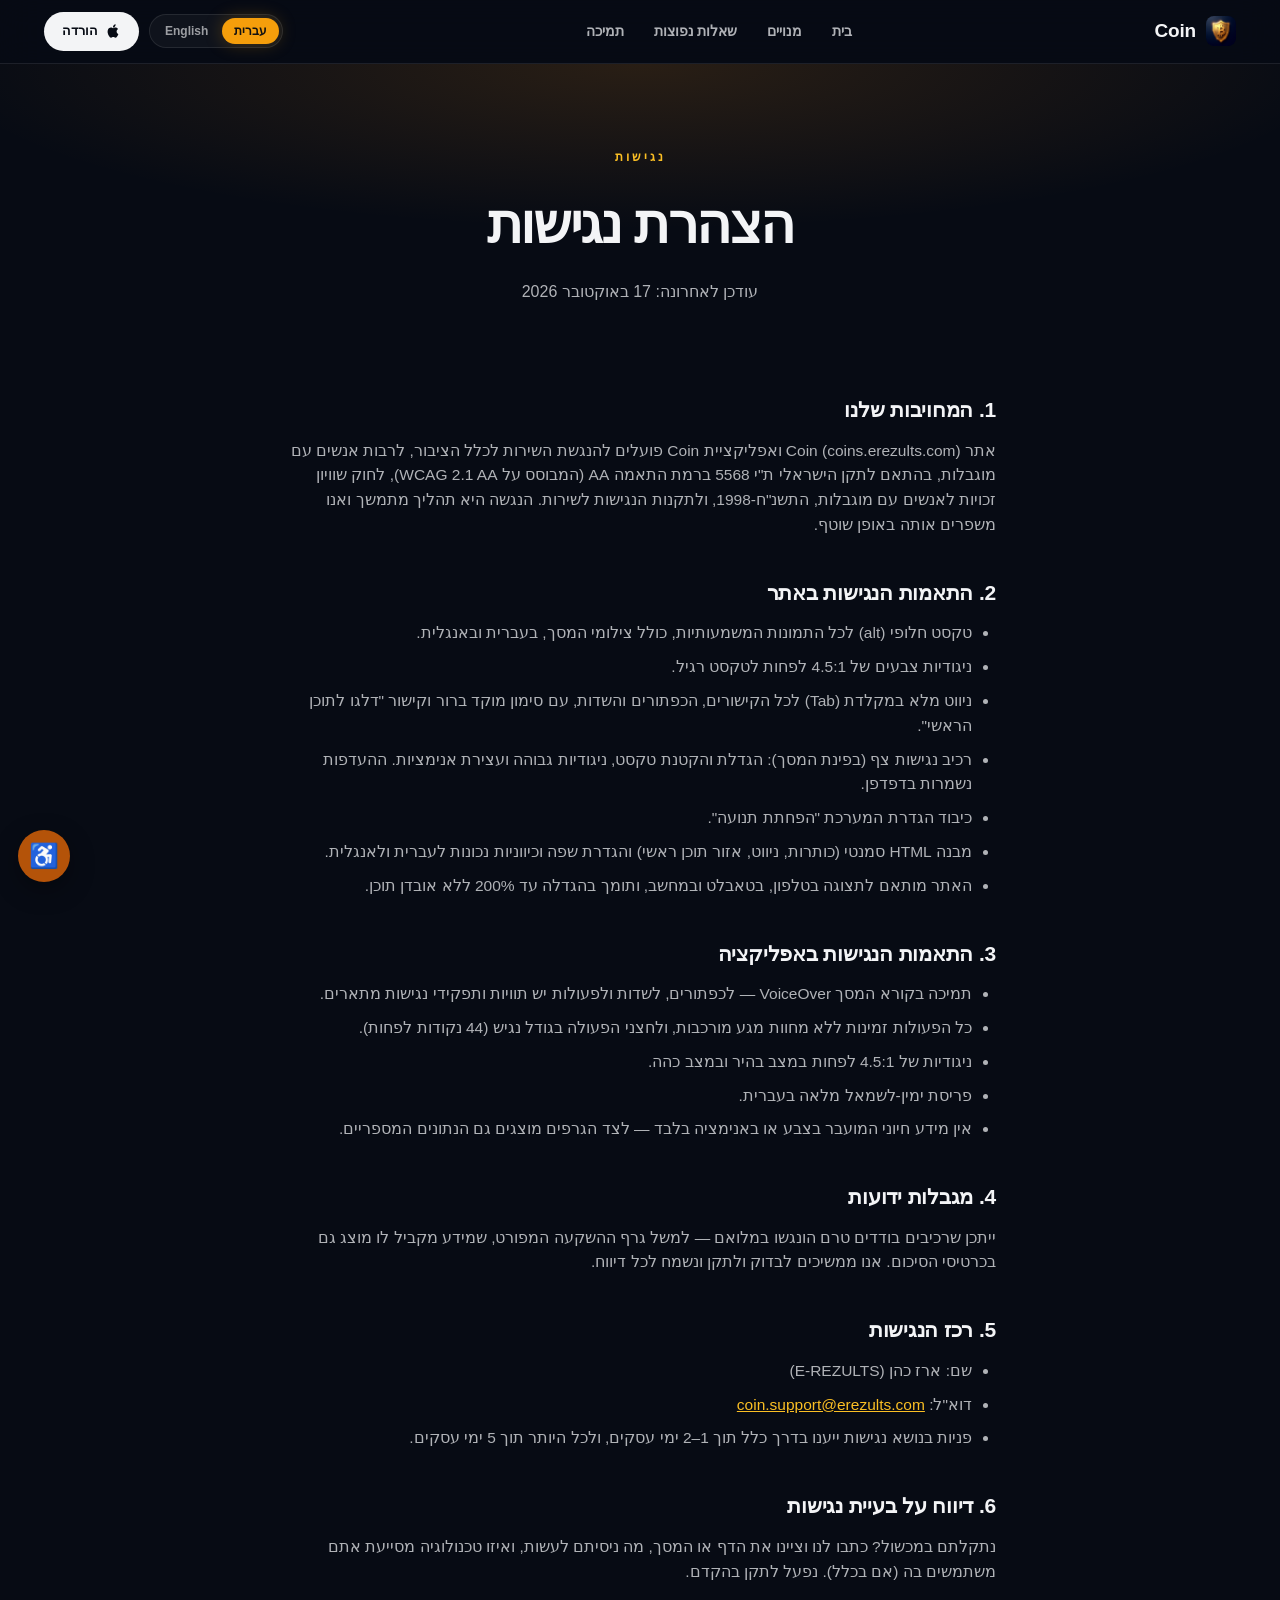
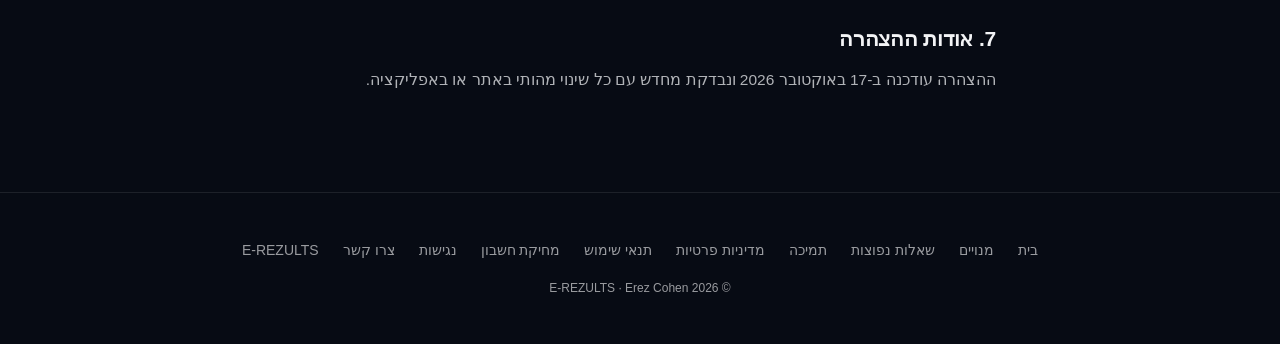
==== accessibility.html @ 9ed70c0a "site: landing + privacy, terms, subscriptions, support, FAQ, accessibility, delete-account (he defau" ====
<!DOCTYPE html>
<html lang="he" dir="rtl" data-title-he="הצהרת נגישות — Coin" data-title-en="Accessibility Statement — Coin">
<head>
  <meta charset="UTF-8">
  <meta name="viewport" content="width=device-width, initial-scale=1.0">
  <title>הצהרת נגישות — Coin</title>
  <meta name="description" content="Coin accessibility statement — Israeli Standard 5568 (WCAG 2.1 AA) for the website and the app.">
  <meta name="apple-itunes-app" content="app-id=6759471186">
  <link rel="canonical" href="https://coins.erezults.com/accessibility.html">
  <link rel="icon" type="image/png" href="/images/app-icon.png">
  <link rel="apple-touch-icon" href="/images/apple-touch-icon.png">
  <meta property="og:title" content="Accessibility Statement — Coin">
  <meta property="og:description" content="Coin accessibility statement — Israeli Standard 5568 (WCAG 2.1 AA) for the website and the app.">
  <meta property="og:image" content="https://coins.erezults.com/images/og-image.png">
  <meta property="og:url" content="https://coins.erezults.com/accessibility.html">
  <link rel="stylesheet" href="/assets/site.css">
</head>
<body>

<header class="site-header">
  <a href="/" class="brand"><img src="/images/app-icon.png" alt="" width="30" height="30"><b>Coin</b></a>
  <nav class="site-nav" aria-label="ראשי">
    <a href="/" data-he="בית" data-en="Home">בית</a>
    <a href="/subscriptions.html" data-he="מנויים" data-en="Plans">מנויים</a>
    <a href="/faq.html" data-he="שאלות נפוצות" data-en="FAQ">שאלות נפוצות</a>
    <a href="/support.html" class="hide-sm" data-he="תמיכה" data-en="Support">תמיכה</a>
  </nav>
  <div class="header-right">
    <div class="header-lang" role="group" aria-label="Language / שפה">
      <button type="button" data-set-lang="he" aria-pressed="true" lang="he">עברית</button>
      <button type="button" data-set-lang="en" aria-pressed="false" lang="en">English</button>
    </div>
    <a class="header-dl" href="https://apps.apple.com/app/id6759471186">
      <svg viewBox="0 0 24 24" fill="currentColor" aria-hidden="true"><path d="M18.71 19.5c-.83 1.24-1.71 2.45-3.05 2.47-1.34.03-1.77-.79-3.29-.79-1.53 0-2 .77-3.27.82-1.31.05-2.3-1.32-3.14-2.53C4.25 17 2.94 12.45 4.7 9.39c.87-1.52 2.43-2.48 4.12-2.51 1.28-.02 2.5.87 3.29.87.78 0 2.26-1.07 3.8-.91.65.03 2.47.26 3.64 1.98-.09.06-2.17 1.28-2.15 3.81.03 3.02 2.65 4.03 2.68 4.04-.03.07-.42 1.44-1.38 2.83M13 3.5c.73-.83 1.94-1.46 2.94-1.5.13 1.17-.34 2.35-1.04 3.19-.69.85-1.83 1.51-2.95 1.42-.15-1.15.41-2.35 1.05-3.11z"/></svg>
      <span data-he="הורדה" data-en="Download">הורדה</span>
    </a>
  </div>
</header>

<div class="doc-hero">
  <div class="kicker" data-he="נגישות" data-en="Accessibility">נגישות</div>
  <h1 data-he="הצהרת נגישות" data-en="Accessibility Statement">הצהרת נגישות</h1>
  <p data-he="עודכן לאחרונה: 17 באוקטובר 2026" data-en="Last updated: 17 October 2026">עודכן לאחרונה: 17 באוקטובר 2026</p>
</div>

<main class="prose" id="main-content">
<div data-lang-block="he">
<h2>1. המחויבות שלנו</h2>
<p>אתר Coin (coins.erezults.com) ואפליקציית Coin פועלים להנגשת השירות לכלל הציבור, לרבות אנשים עם מוגבלות, בהתאם לתקן הישראלי ת"י 5568 ברמת התאמה AA (המבוסס על WCAG 2.1 AA), לחוק שוויון זכויות לאנשים עם מוגבלות, התשנ"ח-1998, ולתקנות הנגישות לשירות. הנגשה היא תהליך מתמשך ואנו משפרים אותה באופן שוטף.</p>

<h2>2. התאמות הנגישות באתר</h2>
<ul>
  <li>טקסט חלופי (alt) לכל התמונות המשמעותיות, כולל צילומי המסך, בעברית ובאנגלית.</li>
  <li>ניגודיות צבעים של 4.5:1 לפחות לטקסט רגיל.</li>
  <li>ניווט מלא במקלדת (Tab) לכל הקישורים, הכפתורים והשדות, עם סימון מוקד ברור וקישור "דלגו לתוכן הראשי".</li>
  <li>רכיב נגישות צף (בפינת המסך): הגדלת והקטנת טקסט, ניגודיות גבוהה ועצירת אנימציות. ההעדפות נשמרות בדפדפן.</li>
  <li>כיבוד הגדרת המערכת "הפחתת תנועה".</li>
  <li>מבנה HTML סמנטי (כותרות, ניווט, אזור תוכן ראשי) והגדרת שפה וכיווניות נכונות לעברית ולאנגלית.</li>
  <li>האתר מותאם לתצוגה בטלפון, בטאבלט ובמחשב, ותומך בהגדלה עד 200% ללא אובדן תוכן.</li>
</ul>

<h2>3. התאמות הנגישות באפליקציה</h2>
<ul>
  <li>תמיכה בקורא המסך VoiceOver — לכפתורים, לשדות ולפעולות יש תוויות ותפקידי נגישות מתארים.</li>
  <li>כל הפעולות זמינות ללא מחוות מגע מורכבות, ולחצני הפעולה בגודל נגיש (44 נקודות לפחות).</li>
  <li>ניגודיות של 4.5:1 לפחות במצב בהיר ובמצב כהה.</li>
  <li>פריסת ימין-לשמאל מלאה בעברית.</li>
  <li>אין מידע חיוני המועבר בצבע או באנימציה בלבד — לצד הגרפים מוצגים גם הנתונים המספריים.</li>
</ul>

<h2>4. מגבלות ידועות</h2>
<p>ייתכן שרכיבים בודדים טרם הונגשו במלואם — למשל גרף ההשקעה המפורט, שמידע מקביל לו מוצג גם בכרטיסי הסיכום. אנו ממשיכים לבדוק ולתקן ונשמח לכל דיווח.</p>

<h2>5. רכז הנגישות</h2>
<ul>
  <li>שם: ארז כהן (E-REZULTS)</li>
  <li>דוא"ל: <a href="mailto:coin.support@erezults.com">coin.support@erezults.com</a></li>
  <li>פניות בנושא נגישות ייענו בדרך כלל תוך 1–2 ימי עסקים, ולכל היותר תוך 5 ימי עסקים.</li>
</ul>

<h2>6. דיווח על בעיית נגישות</h2>
<p>נתקלתם במכשול? כתבו לנו וציינו את הדף או המסך, מה ניסיתם לעשות, ואיזו טכנולוגיה מסייעת אתם משתמשים בה (אם בכלל). נפעל לתקן בהקדם.</p>

<h2>7. אודות ההצהרה</h2>
<p>ההצהרה עודכנה ב-17 באוקטובר 2026 ונבדקת מחדש עם כל שינוי מהותי באתר או באפליקציה.</p>
</div>
<div data-lang-block="en" hidden>
<h2>1. Our commitment</h2>
<p>The Coin website (coins.erezults.com) and the Coin app work to make the service accessible to everyone, including people with disabilities, in line with Israeli Standard IS 5568 at conformance level AA (based on WCAG 2.1 AA), the Equal Rights for Persons with Disabilities Law, 1998, and the Service Accessibility Regulations. Accessibility is ongoing work and we keep improving it.</p>

<h2>2. Website accessibility features</h2>
<ul>
  <li>Alternative text (alt) for all meaningful images, including screenshots, in Hebrew and English.</li>
  <li>Colour contrast of at least 4.5:1 for normal text.</li>
  <li>Full keyboard navigation (Tab) for all links, buttons and fields, with a clear focus indicator and a "Skip to main content" link.</li>
  <li>A floating accessibility widget (in the screen corner): increase/decrease text, high contrast and stop animations. Preferences are saved in your browser.</li>
  <li>Respects the system "Reduce motion" setting.</li>
  <li>Semantic HTML (headings, navigation, main region) and correct language and direction for Hebrew and English.</li>
  <li>Responsive on phone, tablet and desktop, supporting zoom up to 200% without loss of content.</li>
</ul>

<h2>3. App accessibility features</h2>
<ul>
  <li>VoiceOver support — buttons, fields and actions have descriptive labels and roles.</li>
  <li>All actions work without complex gestures, and action buttons have accessible sizes (at least 44 points).</li>
  <li>Contrast of at least 4.5:1 in both light and dark mode.</li>
  <li>Full right-to-left Hebrew layout.</li>
  <li>No essential information is conveyed by colour or animation alone — charts are accompanied by the numbers.</li>
</ul>

<h2>4. Known limitations</h2>
<p>Some individual components may not yet be fully accessible — for example the detailed investment chart, whose information is also shown in the summary cards. We keep testing and fixing, and welcome every report.</p>

<h2>5. Accessibility coordinator</h2>
<ul>
  <li>Name: Erez Cohen (E-REZULTS)</li>
  <li>Email: <a href="mailto:coin.support@erezults.com">coin.support@erezults.com</a></li>
  <li>Accessibility requests are usually answered within 1–2 business days, and at most within 5 business days.</li>
</ul>

<h2>6. Reporting an accessibility issue</h2>
<p>Ran into a barrier? Write to us with the page or screen, what you were trying to do, and which assistive technology you use (if any). We'll work to fix it promptly.</p>

<h2>7. About this statement</h2>
<p>This statement was updated on 17 October 2026 and is reviewed with every significant change to the website or app.</p>
</div>
</main>

<footer>
  <nav class="footer-links" aria-label="קישורים">
    <a href="/" data-he="בית" data-en="Home">בית</a>
    <a href="/subscriptions.html" data-he="מנויים" data-en="Plans">מנויים</a>
    <a href="/faq.html" data-he="שאלות נפוצות" data-en="FAQ">שאלות נפוצות</a>
    <a href="/support.html" data-he="תמיכה" data-en="Support">תמיכה</a>
    <a href="/privacy.html" data-he="מדיניות פרטיות" data-en="Privacy">מדיניות פרטיות</a>
    <a href="/terms.html" data-he="תנאי שימוש" data-en="Terms">תנאי שימוש</a>
    <a href="/delete-account.html" data-he="מחיקת חשבון" data-en="Delete account">מחיקת חשבון</a>
    <a href="/accessibility.html" data-he="נגישות" data-en="Accessibility">נגישות</a>
    <a href="mailto:coin.support@erezults.com" data-he="צרו קשר" data-en="Contact">צרו קשר</a>
    <a href="https://www.erezults.com">E-REZULTS</a>
  </nav>
  <div class="footer-copy">&copy; 2026 E-REZULTS · Erez Cohen</div>
</footer>

<script src="/assets/site.js"></script>
<script src="/a11y.js" defer></script>
</body>
</html>
---- assets/site.css ----
/* Coin — shared site styles (coins.erezults.com). No frameworks, no trackers. */
:root {
  --bg-deep: #070b14; --bg-dark: #0b1220; --bg-card: #111a2c;
  --bg-glass: rgba(255,255,255,0.04); --border-glass: rgba(255,255,255,0.09);
  --gold: #f59e0b; --gold-bright: #fbbf24; --btc: #f7931a; --gold-glow: rgba(245,158,11,0.25);
  --blue: #60a5fa; --emerald: #34d399; --danger: #f87171;
  --text: #f3f4f6; --text-secondary: rgba(243,244,246,0.72); --text-muted: rgba(243,244,246,0.62);
  --font: -apple-system, BlinkMacSystemFont, "SF Pro Text", "SF Pro Display", "Segoe UI", Heebo, Rubik, Arial, sans-serif;
}
* { margin: 0; padding: 0; box-sizing: border-box; }
html { scroll-behavior: smooth; }
body { font-family: var(--font); background: var(--bg-deep); color: var(--text); overflow-x: hidden; -webkit-font-smoothing: antialiased; line-height: 1.6; }
[hidden] { display: none !important; }
a { color: var(--gold-bright); }

/* ═══ HEADER ═══ */
.site-header {
  position: sticky; top: 0; z-index: 100; display: flex; align-items: center; justify-content: space-between;
  gap: 14px; padding: 12px clamp(16px,4vw,44px);
  background: rgba(7,11,20,0.75); backdrop-filter: blur(20px); -webkit-backdrop-filter: blur(20px);
  border-bottom: 1px solid var(--border-glass);
}
.brand { display: flex; align-items: center; gap: 10px; text-decoration: none; flex-shrink: 0; }
.brand img { width: 30px; height: 30px; border-radius: 8px; }
.brand b { font-weight: 800; font-size: 19px; color: var(--text); letter-spacing: -0.01em; }
.site-nav { display: flex; align-items: center; gap: 2px; }
.site-nav a { font-weight: 600; font-size: 14px; color: var(--text-secondary); text-decoration: none; padding: 8px 14px; border-radius: 30px; transition: all 0.3s; white-space: nowrap; }
.site-nav a:hover { color: var(--text); background: var(--bg-glass); }
.site-nav a[aria-current="page"] { color: var(--gold-bright); }
.header-right { display: flex; align-items: center; gap: 10px; flex-shrink: 0; }
.header-lang { display: flex; gap: 2px; background: var(--bg-glass); border: 1px solid var(--border-glass); border-radius: 30px; padding: 3px; }
.header-lang button { border: none; background: transparent; padding: 6px 12px; border-radius: 24px; font: 600 12px var(--font); cursor: pointer; color: var(--text-muted); transition: all 0.3s; }
.header-lang button[aria-pressed="true"] { background: var(--gold); color: #111; box-shadow: 0 0 18px var(--gold-glow); }
.header-dl { display: inline-flex; align-items: center; gap: 7px; background: var(--text); color: var(--bg-deep); padding: 9px 18px; border-radius: 30px; text-decoration: none; font-weight: 700; font-size: 13px; transition: all 0.3s; }
.header-dl:hover { transform: translateY(-1px); box-shadow: 0 8px 24px rgba(255,255,255,0.15); }
.header-dl svg { width: 16px; height: 16px; }

/* ═══ BUTTONS ═══ */
.btn-primary { display: inline-flex; align-items: center; gap: 10px; background: var(--text); color: var(--bg-deep); padding: 16px 32px; border-radius: 50px; text-decoration: none; font-weight: 700; font-size: 15px; transition: all 0.4s cubic-bezier(.4,0,.2,1); border: none; cursor: pointer; }
.btn-primary:hover { transform: translateY(-2px); box-shadow: 0 12px 40px rgba(255,255,255,0.15); }
.btn-primary svg { width: 22px; height: 22px; }
.btn-ghost { display: inline-flex; align-items: center; gap: 8px; background: var(--bg-glass); color: var(--text-secondary); padding: 16px 28px; border-radius: 50px; text-decoration: none; font-weight: 600; font-size: 15px; border: 1px solid var(--border-glass); transition: all 0.4s; }
.btn-ghost:hover { border-color: var(--gold); color: var(--text); background: rgba(245,158,11,0.08); }

/* ═══ HERO ═══ */
.hero { position: relative; text-align: center; padding: clamp(56px,9vw,104px) 24px 40px; overflow: hidden; }
.hero-bg { position: absolute; inset: 0; background:
  radial-gradient(ellipse 60% 50% at 50% 0%, rgba(247,147,26,0.16), transparent),
  radial-gradient(ellipse 50% 40% at 80% 60%, rgba(245,158,11,0.08), transparent),
  radial-gradient(ellipse 40% 30% at 20% 70%, rgba(96,165,250,0.06), transparent); }
.hero-inner { position: relative; z-index: 2; max-width: 760px; margin: 0 auto; }
.hero-icon { width: 96px; height: 96px; border-radius: 22px; margin: 0 auto 26px; display: block; box-shadow: 0 0 50px var(--gold-glow), 0 20px 50px rgba(0,0,0,0.5); }
.eyebrow { display: inline-flex; align-items: center; gap: 9px; border: 1px solid var(--border-glass); border-radius: 40px; padding: 7px 16px; margin-bottom: 26px; font-size: 13px; font-weight: 600; color: var(--text-secondary); background: var(--bg-glass); }
.eyebrow .pulse { width: 8px; height: 8px; border-radius: 50%; background: var(--emerald); box-shadow: 0 0 12px rgba(52,211,153,0.5); animation: pulse 2.5s infinite; }
@keyframes pulse { 0%,100% { opacity: 1; transform: scale(1); } 50% { opacity: 0.5; transform: scale(0.85); } }
.hero h1 { font-size: clamp(40px,6.5vw,68px); font-weight: 900; line-height: 1.08; letter-spacing: -0.03em; margin-bottom: 22px; }
.gradient { background: linear-gradient(135deg, var(--gold-bright), var(--btc)); -webkit-background-clip: text; background-clip: text; -webkit-text-fill-color: transparent; }
.hero p { font-size: 18px; line-height: 1.7; color: var(--text-secondary); max-width: 580px; margin: 0 auto 36px; }
.hero-actions { display: flex; gap: 14px; justify-content: center; flex-wrap: wrap; }

/* ═══ SHOWCASE ═══ */
.showcase { padding: 40px 0 80px; }
.shots-scroller { display: flex; gap: 26px; overflow-x: auto; scroll-snap-type: x mandatory; padding: 12px max(24px, calc((100% - 1180px)/2)) 36px; scrollbar-width: none; -webkit-overflow-scrolling: touch; justify-content: safe center; }
.shots-scroller::-webkit-scrollbar { display: none; }
.shot { flex: 0 0 auto; width: 250px; height: auto; border-radius: 28px; scroll-snap-align: center; display: block; box-shadow: 0 30px 80px rgba(0,0,0,0.55), 0 0 0 1px rgba(255,255,255,0.06); transition: transform 0.5s cubic-bezier(.4,0,.2,1); }
.shot:hover { transform: translateY(-10px); }

/* ═══ FEATURES ═══ */
.section { padding: 20px 24px 90px; }
.section-title { text-align: center; font-size: clamp(28px,4.4vw,42px); font-weight: 800; letter-spacing: -0.02em; margin-bottom: 12px; }
.section-sub { text-align: center; color: var(--text-secondary); font-size: 17px; max-width: 560px; margin: 0 auto 44px; }
.features-grid { display: grid; grid-template-columns: repeat(3, 1fr); gap: 16px; max-width: 1040px; margin: 0 auto; }
.feature { background: var(--bg-card); border: 1px solid var(--border-glass); border-radius: 20px; padding: 28px 24px; transition: all 0.4s cubic-bezier(.4,0,.2,1); }
.feature:hover { border-color: rgba(245,158,11,0.3); transform: translateY(-4px); box-shadow: 0 20px 50px rgba(0,0,0,0.35); }
.feature .ic { font-size: 30px; display: block; margin-bottom: 14px; }
.feature h3 { font-size: 17px; font-weight: 700; margin-bottom: 6px; }
.feature p { color: var(--text-secondary); font-size: 14px; line-height: 1.65; }
.badge { display: inline-block; font-size: 11px; font-weight: 700; color: #111; background: var(--gold); border-radius: 20px; padding: 2px 9px; margin-inline-start: 6px; vertical-align: middle; }

/* ═══ FINAL CTA ═══ */
.final-cta { padding: clamp(80px,12vw,130px) 24px; text-align: center; position: relative; overflow: hidden; }
.final-cta-bg { position: absolute; inset: 0; background: radial-gradient(ellipse 50% 50% at 50% 100%, rgba(247,147,26,0.15), transparent); }
.final-cta h2 { position: relative; font-size: clamp(32px,5vw,52px); font-weight: 900; letter-spacing: -0.03em; margin-bottom: 18px; }
.final-cta p { position: relative; color: var(--text-secondary); font-size: 17px; max-width: 480px; margin: 0 auto 36px; line-height: 1.7; }
.final-cta .btn-primary { position: relative; }

/* ═══ DOC PAGES (legal, support, faq, plans) ═══ */
.doc-hero { position: relative; text-align: center; padding: clamp(48px,7vw,84px) 24px 34px; overflow: hidden; }
.doc-hero::before { content: ""; position: absolute; inset: 0; background: radial-gradient(ellipse 55% 60% at 50% 0%, rgba(247,147,26,0.14), transparent); }
.doc-hero > * { position: relative; }
.doc-hero .kicker { font-size: 12px; font-weight: 700; text-transform: uppercase; letter-spacing: 3px; color: var(--gold-bright); margin-bottom: 14px; }
.doc-hero h1 { font-size: clamp(34px,5.5vw,54px); font-weight: 900; letter-spacing: -0.03em; margin-bottom: 12px; }
.doc-hero p { color: var(--text-secondary); font-size: 16px; max-width: 600px; margin: 0 auto; }
.prose { max-width: 760px; margin: 0 auto; padding: 16px 24px 90px; }
.prose h2 { font-size: 21px; font-weight: 800; margin: 38px 0 12px; color: var(--text); letter-spacing: -0.01em; }
.prose h3 { font-size: 16px; font-weight: 700; margin: 22px 0 8px; }
.prose p, .prose li { font-size: 15.5px; color: var(--text-secondary); margin-bottom: 9px; }
.prose strong { color: var(--text); }
.prose ul, .prose ol { padding-inline-start: 24px; margin-bottom: 8px; }
.prose table { width: 100%; border-collapse: collapse; margin: 10px 0 18px; font-size: 14.5px; }
.prose th, .prose td { text-align: start; padding: 10px 12px; border-bottom: 1px solid var(--border-glass); color: var(--text-secondary); vertical-align: top; }
.prose th { color: var(--text); font-weight: 700; }
.table-wrap { overflow-x: auto; }
.callout { background: var(--bg-card); border: 1px solid var(--border-glass); border-inline-start: 3px solid var(--gold); border-radius: 14px; padding: 18px 20px; margin: 18px 0; }
.callout p:last-child { margin-bottom: 0; }
.contact-card { background: linear-gradient(135deg, #1e293b, #7c4a0b); border: 1px solid rgba(245,158,11,0.3); border-radius: 20px; padding: 32px; text-align: center; margin: 10px 0 34px; }
.contact-card h2 { margin-top: 0; }
.contact-card p { color: rgba(255,255,255,0.82); }
.contact-card a.mail { display: inline-block; margin-top: 8px; background: var(--text); color: var(--bg-deep); font-weight: 700; padding: 12px 26px; border-radius: 12px; text-decoration: none; word-break: break-all; }
.faq-item { background: var(--bg-card); border: 1px solid var(--border-glass); border-radius: 14px; margin-bottom: 10px; }
.faq-item summary { cursor: pointer; padding: 18px 22px; font-weight: 700; font-size: 15.5px; list-style: none; display: flex; justify-content: space-between; gap: 12px; }
.faq-item summary::-webkit-details-marker { display: none; }
.faq-item summary::after { content: "+"; color: var(--gold-bright); font-size: 20px; line-height: 1; }
.faq-item[open] summary::after { content: "−"; }
.faq-item .ans { padding: 0 22px 18px; }
.faq-item .ans p { margin-bottom: 6px; }
.steps { counter-reset: s; list-style: none; padding: 0 !important; }
.steps li { counter-increment: s; position: relative; padding-inline-start: 46px; margin-bottom: 14px; }
.steps li::before { content: counter(s); position: absolute; inset-inline-start: 0; top: -2px; width: 32px; height: 32px; border-radius: 50%; background: var(--gold); color: #111; font-weight: 800; display: flex; align-items: center; justify-content: center; }
.plans { display: grid; grid-template-columns: repeat(2, 1fr); gap: 16px; margin: 18px 0 8px; }
.plan { background: var(--bg-card); border: 1px solid var(--border-glass); border-radius: 20px; padding: 26px 22px; }
.plan.premium { border-color: rgba(245,158,11,0.45); box-shadow: 0 0 40px rgba(245,158,11,0.08); }
.plan h3 { margin-top: 0; font-size: 20px; }
.plan .price { color: var(--gold-bright); font-weight: 700; margin-bottom: 12px; }
.plan ul { list-style: none; padding: 0 !important; }
.plan li { padding-inline-start: 26px; position: relative; }
.plan li::before { content: "✓"; position: absolute; inset-inline-start: 0; color: var(--emerald); font-weight: 800; }
.updated { color: var(--text-muted); font-size: 14px; }

/* ═══ FOOTER ═══ */
footer { padding: 46px 24px; border-top: 1px solid var(--border-glass); text-align: center; }
.footer-links { display: flex; justify-content: center; gap: 10px 24px; margin-bottom: 18px; flex-wrap: wrap; }
.footer-links a { color: var(--text-muted); text-decoration: none; font-size: 14px; transition: color 0.3s; }
.footer-links a:hover { color: var(--gold-bright); }
.footer-copy { color: var(--text-muted); font-size: 12px; }

@media (max-width: 860px) { .features-grid { grid-template-columns: repeat(2, 1fr); } }
@media (max-width: 760px) {
  .brand b { display: none; }
  .header-dl span { display: none; }
  .header-dl { padding: 9px 12px; }
  .site-nav a { padding: 8px 9px; font-size: 13px; }
  .shot { width: 220px; }
  .shots-scroller { justify-content: flex-start; }
}
@media (max-width: 560px) { .features-grid, .plans { grid-template-columns: 1fr; } .site-nav .hide-sm { display: none; } }
@media (max-width: 440px) { .site-nav a { padding: 7px 6px; } .header-lang button { padding: 6px 8px; } }
@media (prefers-reduced-motion: reduce) { *, *::before, *::after { animation: none !important; transition: none !important; scroll-behavior: auto !important; } }
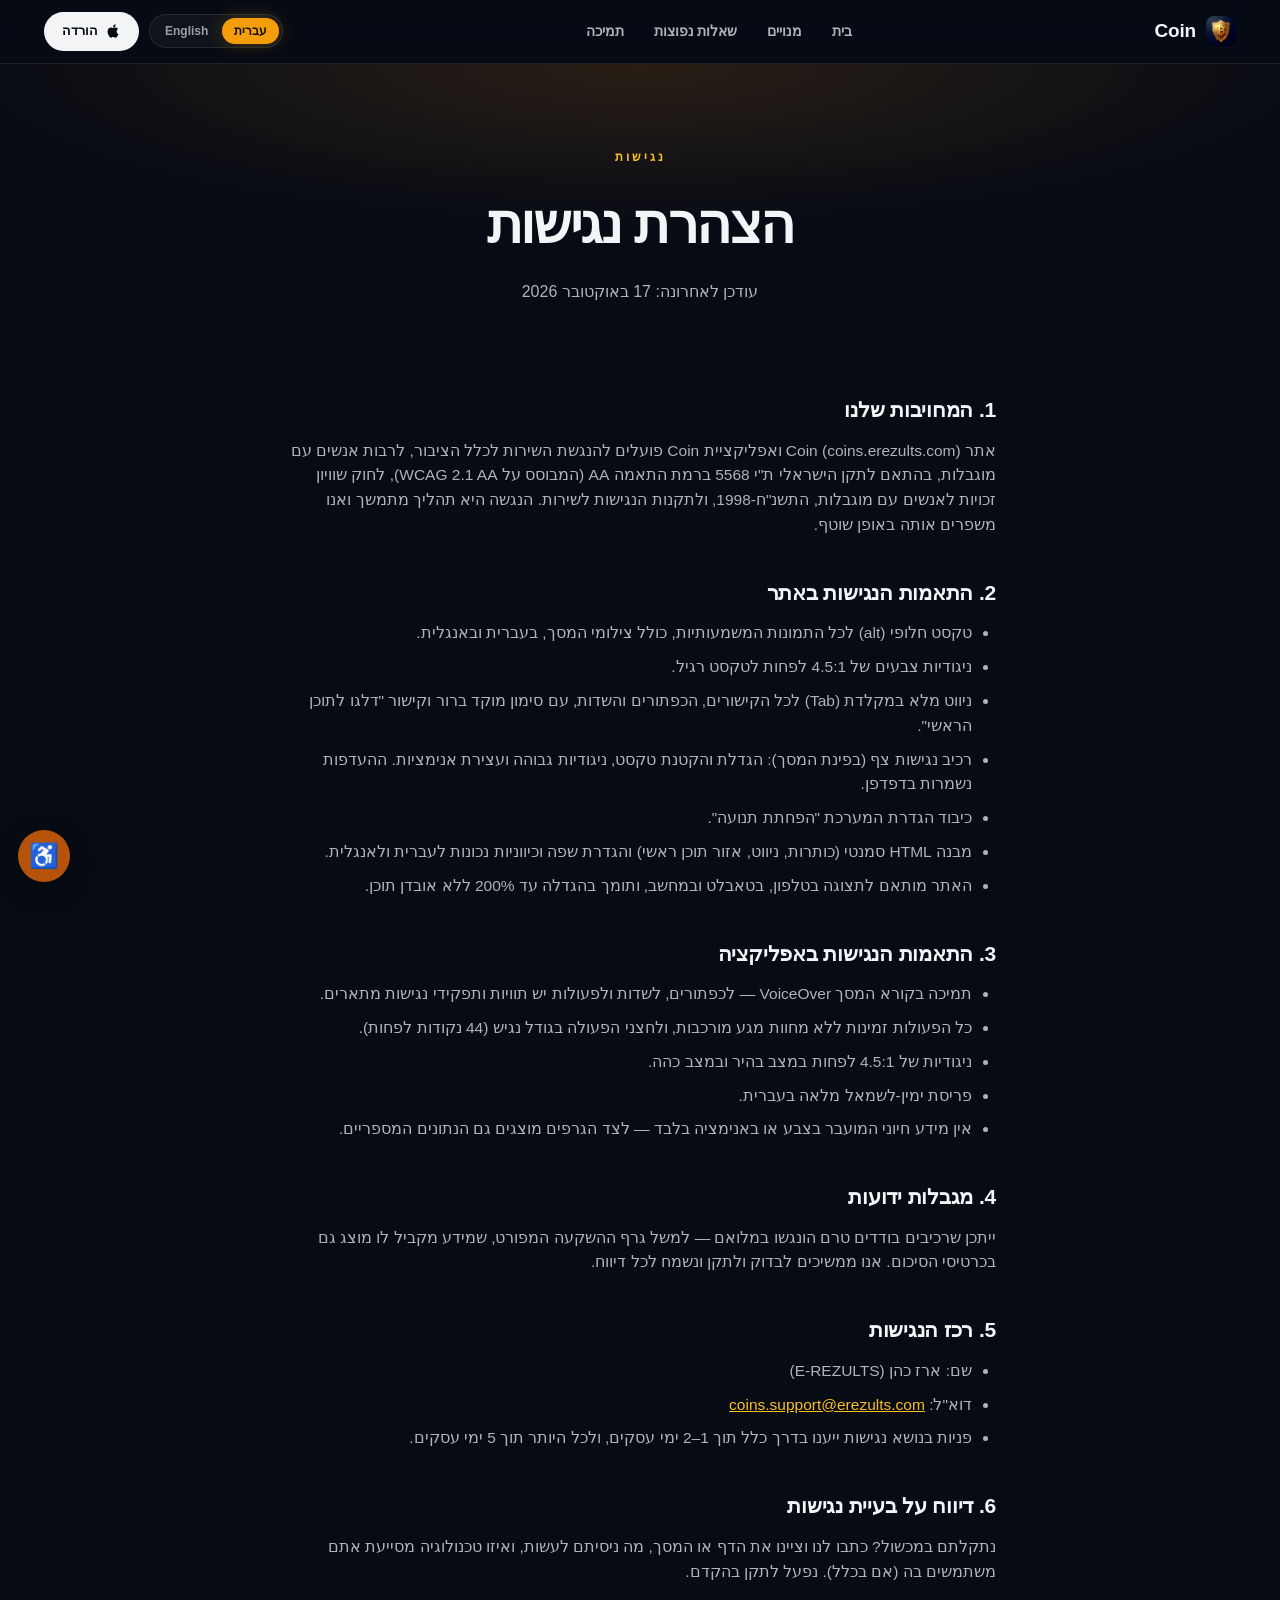
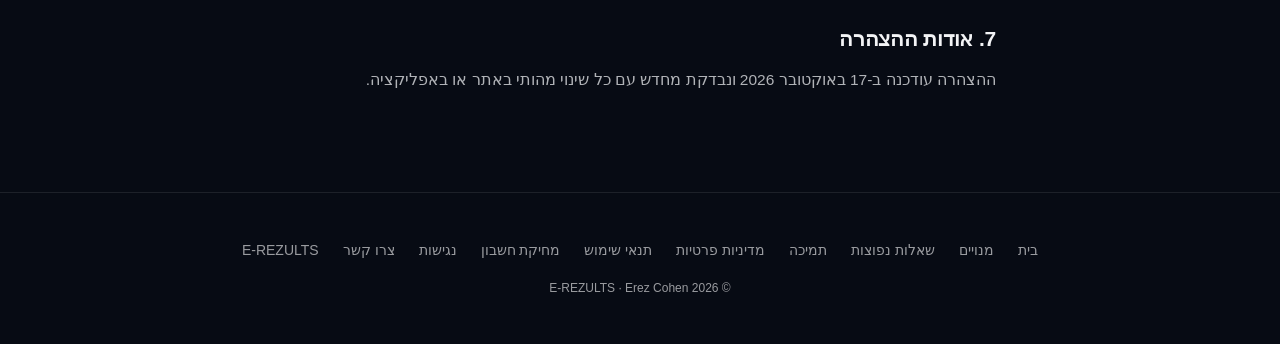
==== commit 992a8356: "support address is coins.support@erezults.com (Erez 2026-10-17), not coin.support@ Co-Authored-By: C" ====
--- a/accessibility.html
+++ b/accessibility.html
@@ -74,7 +74,7 @@
 <h2>5. רכז הנגישות</h2>
 <ul>
   <li>שם: ארז כהן (E-REZULTS)</li>
-  <li>דוא"ל: <a href="mailto:coin.support@erezults.com">coin.support@erezults.com</a></li>
+  <li>דוא"ל: <a href="mailto:coins.support@erezults.com">coins.support@erezults.com</a></li>
   <li>פניות בנושא נגישות ייענו בדרך כלל תוך 1–2 ימי עסקים, ולכל היותר תוך 5 ימי עסקים.</li>
 </ul>
 
@@ -114,7 +114,7 @@
 <h2>5. Accessibility coordinator</h2>
 <ul>
   <li>Name: Erez Cohen (E-REZULTS)</li>
-  <li>Email: <a href="mailto:coin.support@erezults.com">coin.support@erezults.com</a></li>
+  <li>Email: <a href="mailto:coins.support@erezults.com">coins.support@erezults.com</a></li>
   <li>Accessibility requests are usually answered within 1–2 business days, and at most within 5 business days.</li>
 </ul>
 
@@ -136,7 +136,7 @@
     <a href="/terms.html" data-he="תנאי שימוש" data-en="Terms">תנאי שימוש</a>
     <a href="/delete-account.html" data-he="מחיקת חשבון" data-en="Delete account">מחיקת חשבון</a>
     <a href="/accessibility.html" data-he="נגישות" data-en="Accessibility">נגישות</a>
-    <a href="mailto:coin.support@erezults.com" data-he="צרו קשר" data-en="Contact">צרו קשר</a>
+    <a href="mailto:coins.support@erezults.com" data-he="צרו קשר" data-en="Contact">צרו קשר</a>
     <a href="https://www.erezults.com">E-REZULTS</a>
   </nav>
   <div class="footer-copy">&copy; 2026 E-REZULTS · Erez Cohen</div>
--- a/assets/site.css
+++ b/assets/site.css
@@ -91,7 +91,7 @@
 .doc-hero .kicker { font-size: 12px; font-weight: 700; text-transform: uppercase; letter-spacing: 3px; color: var(--gold-bright); margin-bottom: 14px; }
 .doc-hero h1 { font-size: clamp(34px,5.5vw,54px); font-weight: 900; letter-spacing: -0.03em; margin-bottom: 12px; }
 .doc-hero p { color: var(--text-secondary); font-size: 16px; max-width: 600px; margin: 0 auto; }
-.prose { max-width: 760px; margin: 0 auto; padding: 16px 24px 90px; }
+.prose { max-width: 760px; margin: 0 auto; padding: 16px 24px 90px; overflow-wrap: break-word; }
 .prose h2 { font-size: 21px; font-weight: 800; margin: 38px 0 12px; color: var(--text); letter-spacing: -0.01em; }
 .prose h3 { font-size: 16px; font-weight: 700; margin: 22px 0 8px; }
 .prose p, .prose li { font-size: 15.5px; color: var(--text-secondary); margin-bottom: 9px; }
@@ -143,6 +143,12 @@
   .shot { width: 220px; }
   .shots-scroller { justify-content: flex-start; }
 }
-@media (max-width: 560px) { .features-grid, .plans { grid-template-columns: 1fr; } .site-nav .hide-sm { display: none; } }
+@media (max-width: 560px) {
+  .features-grid, .plans { grid-template-columns: 1fr; }
+  .site-header { flex-wrap: wrap; row-gap: 6px; padding-bottom: 6px; }
+  .site-nav { order: 3; width: 100%; justify-content: center; }
+  .site-nav .hide-sm { display: inline-block; }
+  .contact-card { padding: 26px 18px; }
+}
 @media (max-width: 440px) { .site-nav a { padding: 7px 6px; } .header-lang button { padding: 6px 8px; } }
 @media (prefers-reduced-motion: reduce) { *, *::before, *::after { animation: none !important; transition: none !important; scroll-behavior: auto !important; } }
